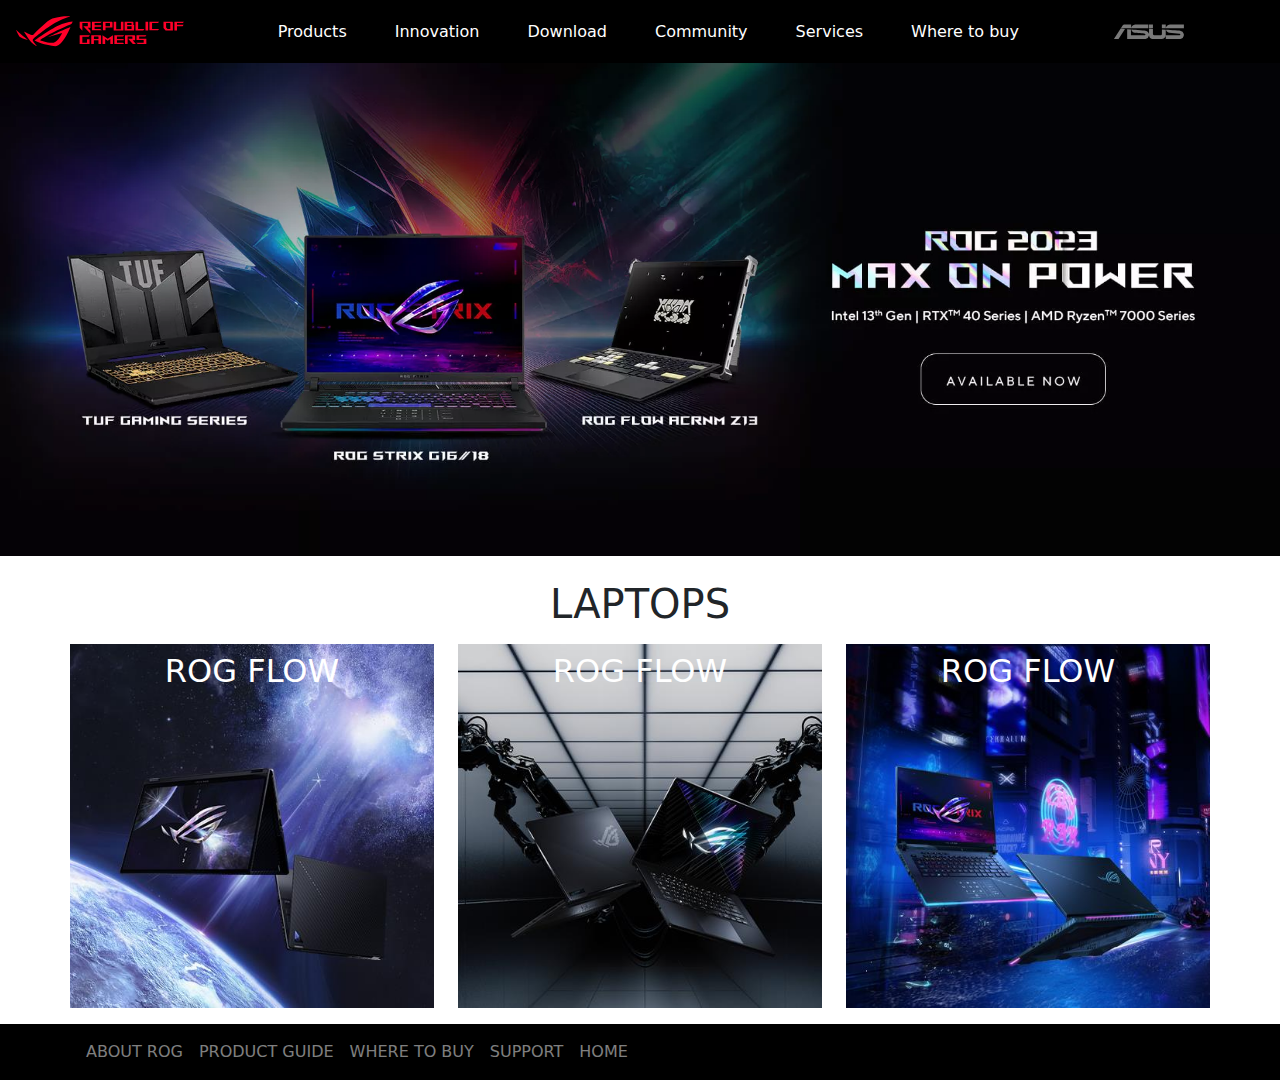
==== Pages/Laptop/laptop.html @ 8a95e6e6 "Added Laptop.html" ====
<!DOCTYPE html>
<html lang="en">
  <head>
    <meta charset="UTF-8" />
    <meta name="viewport" content="width=device-width, initial-scale=1.0" />
    <link
      rel="stylesheet"
      href="https://cdnjs.cloudflare.com/ajax/libs/font-awesome/6.5.1/css/all.min.css"
      integrity="sha512-DTOQO9RWCH3ppGqcWaEA1BIZOC6xxalwEsw9c2QQeAIftl+Vegovlnee1c9QX4TctnWMn13TZye+giMm8e2LwA=="
      crossorigin="anonymous"
      referrerpolicy="no-referrer"
    />
    <link
      href="https://cdn.jsdelivr.net/npm/bootstrap@5.3.2/dist/css/bootstrap.min.css"
      rel="stylesheet"
    />
    <script src="https://cdn.jsdelivr.net/npm/bootstrap@5.3.2/dist/js/bootstrap.bundle.min.js"></script>
    <link rel="stylesheet" href="laptop.css" />
    <title>ROG | Laptops</title>
  </head>
  <body>
    <header
      class="d-flex align-items-center justify-content-between bg-black text-white"
    >
      <div class="d-lg-none d-block p-3">
        <input
          type="checkbox"
          name="m-navigation"
          id="m-navigation"
          class="d-none"
        />
        <label for="m-navigation">
          <i class="fa-solid fa-bars"></i>
        </label>
      </div>
      <div class="site-logo p-3">
        <a href="/">
          <svg
            style="fill: #ff0029"
            xmlns="http://www.w3.org/2000/svg"
            viewBox="0 0 200 37"
            svg-inline=""
            role="presentation"
            focusable="false"
          >
            <path
              d="M22.2 29.1c.8.5 1.6 1 2.4 1.4 8.6 3.8 21.3 6.1 23.7 5.3C55 33.6 62.5 19.5 64.8 13c0 0-7 2.8-14.1 6.1-5.9 2.8-12.4 6-12.4 6l16.5-5s-4.4 10.4-10.2 11.6c-5.8 1.2-16-2.9-16-2.9.8-.7 11.6-8.6 36.8-18.9 1.1-.8 1.8-2.1 2-3.4-5.8.6-11.4 2.3-16.7 4.8-10.6 5-28.5 17.8-28.5 17.8zM3.8 24c1.8 2.3 9.2 4.2 10.2 4.4-4.6-3.2-14-12-14-12 1 2.7 2.3 5.2 3.8 7.6z"
            ></path>
            <path
              d="M25.6 22.9C30.5 19.3 47.9 4.6 64.7.6c0 0-8.8-1.4-21.3 2.5-4.5 1.4-11 7.7-23.1 19.4-1.6.9-7.5-2.5-10.9-4.1 0 0 5.6 8.9 7.6 11.5 3 4.1 8.5 6.5 8.5 6.5-.5-.5-4.3-4.5-5.4-6.8-.7-1.1.1-2.7 5.5-6.7zM127.9 6.8h-3v8.9h-5.6V6.8h-3v10.4h11.6zM152.9 15.6h-7.5V6.8h-3.1v10.4h9.2zM154.2 6.8h3.1v10.4h-3.1zM191.7 8.3h6.9l1.4-1.5h-11.4v10.4h3.1v-5.1h6.7l1.2-1.6h-7.9zM106.6 13.8h8.3V7.6c0-.4-.3-.8-.7-.8h-10.7v10.3h3.1v-3.3zm0-5.5h5c.1 0 .3 0 .3.5v3.5h-5.3v-4zM140.7 10.8h-.9v-3c0-.6-.3-1-.8-1h-9.7v10.4h11.3l.1-6.4zm-3.1 4.8h-5.2v-3.3h5.2v3.3zm0-4.8h-5.2V8.3h4.9c.3 0 .3.4.3.5v2zM100.5 8.3l1.6-1.5H90.5v10.3h11.6l-1.6-1.5h-6.9v-2.8h7.8v-1.7h-7.8V8.3zM162 8.3h7l1.5-1.5h-11.6v10.3H169l1.5-1.5H162zM154 24.5l1.3-1.5h-11.8v5.6h8.5v3.1h-8.9l1.9 1.6h10.2V27h-8.6v-2.5zM100.6 23h-11v10.3h3.1v-4.4h5.5v4.4h3.1v-9.4c.1-.4-.2-.8-.7-.9zm-2.4 4.4h-5.4v-2.9h5.1c.3 0 .3.3.3.5v2.4zM127.2 24.5l1.6-1.5h-11.7v10.3h11.7l-1.6-1.5h-7V29h7.9v-1.7h-7.9v-2.8zM86.4 24.6L88 23H75.8v10.3h11.8v-5.6h-3.1v4.1H79v-7.2zM103 23v10.4h3.2v-6l3 2.1 3.1-2.1v6h3.1V23l-6.2 4.1zM141.8 28.9v-5c0-.5-.3-1-.8-1h-11.2v10.4h3.1v-8.8h5.4c.3 0 .3.3.3.5v2h-5.1l5.6 6.3h3.7l-3.9-4.4h2.9zM88.7 14.1V7.8c0-.5 0-1-.6-1H75.8V14l3.2 3.5V8.3h6c.4 0 .5.1.5.5v3.3h-5.3l8.5 8.9v-3.5L85.5 14h3.2zM186.1 6.8h-10.5v7.5l2.5 2.9h8.7V7.6c0-.4-.3-.8-.7-.8zm-2.4 8.8h-3.3l-1.7-2V8.3h5v7.3z"
            ></path>
          </svg>
        </a>
      </div>
      <ul
        class="header-lists list-unstyled gap-3 mb-0 d-none d-lg-flex desktop-navigation"
      >
        <li class="products-link-tab position-relative p-3">
          Products
          <div class="product-links">
            <ul class="list-group">
              <li class="list-group-item">
                <a
                  href="/Pages/Laptop/laptop.html"
                  class="text-decoration-none text-dark"
                  >Laptops</a
                >
              </li>
            </ul>
          </div>
        </li>
        <li class="p-3">Innovation</li>
        <li class="p-3">Download</li>
        <li class="p-3">Community</li>
        <li class="p-3">Services</li>
        <li class="p-3">Where to buy</li>
      </ul>
      <!-- <div class="product-links">asdasd</div> -->
      <div class="d-flex gap-5 p-3">
        <div class="asus-logo d-none d-lg-flex">
          <svg
            xmlns="http://www.w3.org/2000/svg"
            width="71.418"
            height="15.556"
            viewBox="0 0 71.418 15.556"
            svg-inline=""
            alt="asus"
            role="none"
            focusable="false"
          >
            <g data-name="组件 69 – 1">
              <path
                fill="#797979"
                stroke="rgba(0,0,0,0)"
                stroke-miterlimit="10"
                d="M52.803 15.056l.009-3.84h13.593a1.609 1.609 0 00.649-.183.818.818 0 00.256-.578c0-.737-.613-.769-.921-.785l-9.882-.815A4.615 4.615 0 0154.3 7.812a3.758 3.758 0 01-1.271-2.052s12.766.746 14.184.877a4.359 4.359 0 013.618 3.351 6.077 6.077 0 01-.022 1.57 4.233 4.233 0 01-4.008 3.5zm-12.767-.017l-.354-.025a4.216 4.216 0 01-3.621-3.534v-.609a5.825 5.825 0 01-.077.656 4.261 4.261 0 01-3.52 3.5h-18.3v-9.8l3.8.276v5.738h13.688a.768.768 0 00.807-.74c.007-.738-.562-.814-.864-.828 0 0-9.444-.774-9.782-.806a4.988 4.988 0 01-2.284-1.074 3.976 3.976 0 01-1.2-2.258s12.694 1 14.119 1.129c2.392.221 3.494 2.753 3.59 3.327 0 0 .008.059.015.164V4.642l3.881.278v5.078a1.23 1.23 0 001.119 1.273h6.6a1.264 1.264 0 001.267-1.285v-4.46l3.843.227v5.358c0 3.627-3.817 3.931-3.817 3.931zM.918 15.021L7.651 4.597l4.341.458-6.472 9.966zM52.803 4.363v-.311a5.491 5.491 0 01.973-2A4.27 4.27 0 0156.918.5h14v3.866zm-3.937 0V.519h3.909v3.844zm-12.844 0V.519h3.912v3.844zm-28.216 0s1.589-2.59 1.983-3.1a1.682 1.682 0 011.4-.738h6.946v3.527a5.5 5.5 0 01.977-2A4.252 4.252 0 0122.253.496h13.086v3.863z"
                data-name="联合 1"
              ></path>
            </g>
          </svg>
        </div>
        <div class="d-flex gap-3 align-items-center">
          <span>
            <i class="fa-solid fa-magnifying-glass"></i>
          </span>
          <span class="d-none d-lg-flex">
            <i class="fa-regular fa-user"></i>
          </span>
          <span>
            <i class="fa-solid fa-bag-shopping"></i>
          </span>
        </div>
      </div>
    </header>
    <div>
      <picture>
        <source
          media="(max-width: 1000px)"
          srcset="../../Assets/Laptop-Products/laptop-hero-image-mobile.webp"
        />
        <img
          src="../../Assets/Laptop-Products/laptop-hero-image.webp"
          alt="laptop-hero-image"
          class="w-100"
        />
      </picture>
    </div>

    <div class="mt-3 mb-3">
      <h1 class="p-2 text-center">LAPTOPS</h1>
      <div class="container">
        <div class="row laptop-cards gap-4">
          <div class="col">
            <h2 class="text-center mt-2">ROG FLOW</h2>
          </div>
          <div class="col">
            <h2 class="text-center mt-2">ROG FLOW</h2>
          </div>
          <div class="col">
            <h2 class="text-center mt-2">ROG FLOW</h2>
          </div>
        </div>
      </div>
    </div>

    <div class="footer bg-black">
      <div
        class="container d-flex justify-content-between align-items-center p-3 text-white-50 flex-wrap gap-3"
      >
        <ul class="d-flex mb-0 gap-3 list-unstyled flex-wrap">
          <li>
            <a href="#" class="text-decoration-none text-white-50">ABOUT ROG</a>
          </li>
          <li>
            <a href="#" class="text-decoration-none text-white-50"
              >PRODUCT GUIDE</a
            >
          </li>
          <li>
            <a href="#" class="text-decoration-none text-white-50"
              >WHERE TO BUY</a
            >
          </li>
          <li>
            <a href="#" class="text-decoration-none text-white-50">SUPPORT</a>
          </li>
          <li>
            <a href="#" class="text-decoration-none text-white-50">HOME</a>
          </li>
        </ul>

        <div class="d-flex gap-3 fs-5">
          <i class="fa-brands fa-facebook-f"></i>
          <i class="fa-brands fa-youtube"></i>
          <i class="fa-brands fa-x-twitter"></i>
          <i class="fa-brands fa-instagram"></i>
          <i class="fa-brands fa-whatsapp"></i>
          <i class="fa-brands fa-discord"></i>
        </div>
      </div>
    </div>
  </body>
</html>
---- Pages/Laptop/laptop.css ----
*{
    margin: 0;
    padding: 0;
    box-sizing: border-box;
}

.site-logo{
   width: 200px;
}

.product-links{
    display: none;
    position: absolute;
    background-color: white;
    color: black;
    top: 100%;
    left: 0%;
    z-index: 1000;
    padding: 20px;
}

.desktop-navigation li{
    cursor: pointer;
}

.desktop-navigation li:hover{
    color: red;
}

.products-link-tab:hover .product-links{
    display: block;
}

.laptop-cards .col{
    position: relative;
    aspect-ratio: 1;
    color: white;
    overflow: hidden;
    cursor: pointer;
}


.laptop-cards .col::before{
    content: '';
    position: absolute;
    z-index: -1;
    inset: 0;
    width: 100%;
    height: 100%;
    display: inline-block;
    transition: scale .3s ease;
}

.laptop-cards .col:hover::before{
    scale: 1.1;
}

.laptop-cards .col:nth-child(1)::before{
    background: url(../../Assets/Laptop-Products/laptop-01.jpeg);
    background-position: center;
    background-repeat: no-repeat;
    background-size: cover;
}

.laptop-cards .col:nth-child(2)::before{
    background: url(../../Assets/Laptop-Products/laptop-02.jpeg);
    background-position: center;
    background-repeat: no-repeat;
    background-size: cover;
}

.laptop-cards .col:nth-child(3)::before{
    background: url(../../Assets/Laptop-Products/laptop-03.jpeg);
    background-position: center;
    background-repeat: no-repeat;
    background-size: cover;
}

@media (max-width:1020px){
    .laptop-cards{
        flex-direction: column;
    }

    .laptop-cards .col{
        max-height: 350px;
    }
}
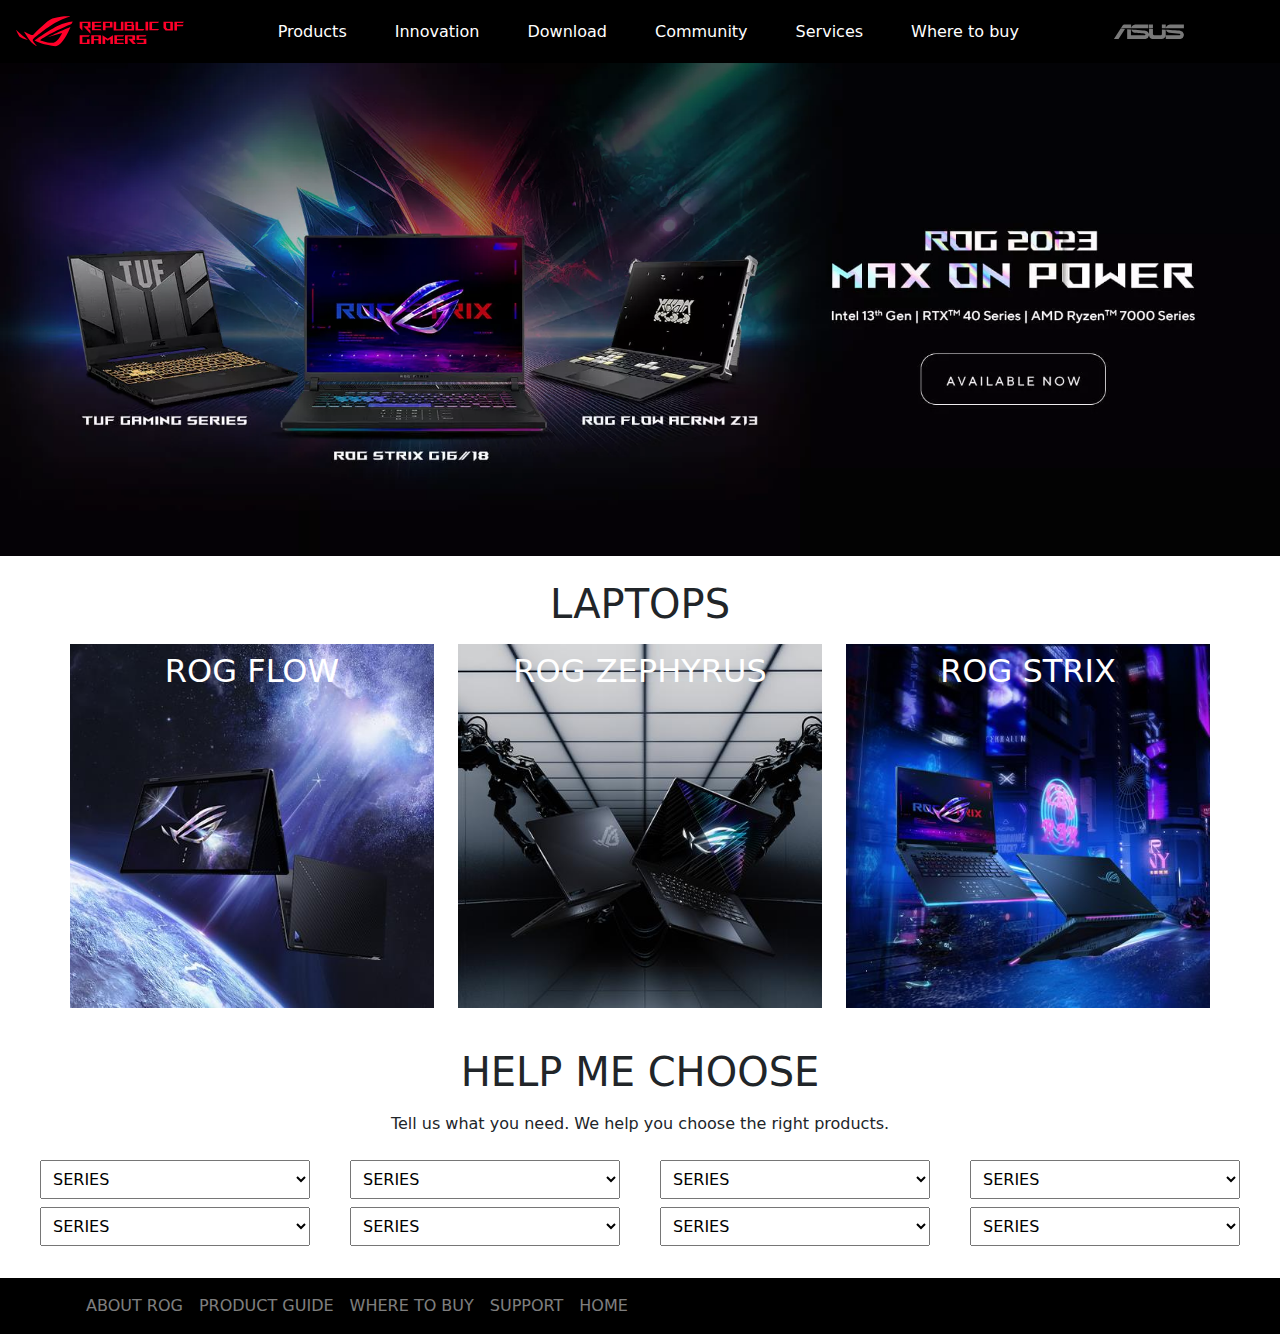
==== commit 843062b0: "Created Laptop Page" ====
--- a/Pages/Laptop/laptop.html
+++ b/Pages/Laptop/laptop.html
@@ -59,13 +59,8 @@
           Products
           <div class="product-links">
             <ul class="list-group">
-              <li class="list-group-item">
-                <a
-                  href="/Pages/Laptop/laptop.html"
-                  class="text-decoration-none text-dark"
-                  >Laptops</a
-                >
-              </li>
+              <li class="list-group-item"><a href="/Pages/Laptop/laptop.html" class="text-decoration-none text-dark">Laptops</a></li>
+              <li class="list-group-item"><a href="/Pages/Article/article.html" class="text-decoration-none text-dark">Articles</a></li>
             </ul>
           </div>
         </li>
@@ -134,10 +129,87 @@
             <h2 class="text-center mt-2">ROG FLOW</h2>
           </div>
           <div class="col">
-            <h2 class="text-center mt-2">ROG FLOW</h2>
-          </div>
-          <div class="col">
-            <h2 class="text-center mt-2">ROG FLOW</h2>
+            <h2 class="text-center mt-2">ROG ZEPHYRUS</h2>
+          </div>
+          <div class="col">
+            <h2 class="text-center mt-2">ROG STRIX</h2>
+          </div>
+        </div>
+      </div>
+    </div>
+
+    <div class="mt-3 mb-3 p-3">
+      <h1 class="p-2 text-center">HELP ME CHOOSE</h1>
+      <p class="text-center">
+        Tell us what you need. We help you choose the right products.
+      </p>
+      <div class="mt-4" style="max-width: 1200px; margin-inline: auto">
+        <div class="row gap-3">
+          <div class="col">
+            <select name="series" id="series" class="w-100 p-2">
+              <option value="none" selected disabled hidden>SERIES</option>
+              <option value="ROG-FLOW">ROG FLOW</option>
+              <option value="ROG-ZEPHYRUS">ROG ZEPHYRUS</option>
+              <option value="ROG-STRIX">ROG STRIX</option>
+            </select>
+          </div>
+          <div class="col">
+            <select name="series" id="series" class="w-100 p-2">
+              <option value="none" selected disabled hidden>SERIES</option>
+              <option value="ROG-FLOW">ROG FLOW</option>
+              <option value="ROG-ZEPHYRUS">ROG ZEPHYRUS</option>
+              <option value="ROG-STRIX">ROG STRIX</option>
+            </select>
+          </div>
+          <div class="col">
+            <select name="series" id="series" class="w-100 p-2">
+              <option value="none" selected disabled hidden>SERIES</option>
+              <option value="ROG-FLOW">ROG FLOW</option>
+              <option value="ROG-ZEPHYRUS">ROG ZEPHYRUS</option>
+              <option value="ROG-STRIX">ROG STRIX</option>
+            </select>
+          </div>
+          <div class="col">
+            <select name="series" id="series" class="w-100 p-2">
+              <option value="none" selected disabled hidden>SERIES</option>
+              <option value="ROG-FLOW">ROG FLOW</option>
+              <option value="ROG-ZEPHYRUS">ROG ZEPHYRUS</option>
+              <option value="ROG-STRIX">ROG STRIX</option>
+            </select>
+          </div>
+        </div>
+        <div class="row mt-2 gap-3">
+          <div class="col">
+            <select name="series" id="series" class="w-100 p-2">
+              <option value="none" selected disabled hidden>SERIES</option>
+              <option value="ROG-FLOW">ROG FLOW</option>
+              <option value="ROG-ZEPHYRUS">ROG ZEPHYRUS</option>
+              <option value="ROG-STRIX">ROG STRIX</option>
+            </select>
+          </div>
+          <div class="col">
+            <select name="series" id="series" class="w-100 p-2">
+              <option value="none" selected disabled hidden>SERIES</option>
+              <option value="ROG-FLOW">ROG FLOW</option>
+              <option value="ROG-ZEPHYRUS">ROG ZEPHYRUS</option>
+              <option value="ROG-STRIX">ROG STRIX</option>
+            </select>
+          </div>
+          <div class="col">
+            <select name="series" id="series" class="w-100 p-2">
+              <option value="none" selected disabled hidden>SERIES</option>
+              <option value="ROG-FLOW">ROG FLOW</option>
+              <option value="ROG-ZEPHYRUS">ROG ZEPHYRUS</option>
+              <option value="ROG-STRIX">ROG STRIX</option>
+            </select>
+          </div>
+          <div class="col">
+            <select name="series" id="series" class="w-100 p-2">
+              <option value="none" selected disabled hidden>SERIES</option>
+              <option value="ROG-FLOW">ROG FLOW</option>
+              <option value="ROG-ZEPHYRUS">ROG ZEPHYRUS</option>
+              <option value="ROG-STRIX">ROG STRIX</option>
+            </select>
           </div>
         </div>
       </div>
@@ -168,7 +240,6 @@
             <a href="#" class="text-decoration-none text-white-50">HOME</a>
           </li>
         </ul>
-
         <div class="d-flex gap-3 fs-5">
           <i class="fa-brands fa-facebook-f"></i>
           <i class="fa-brands fa-youtube"></i>
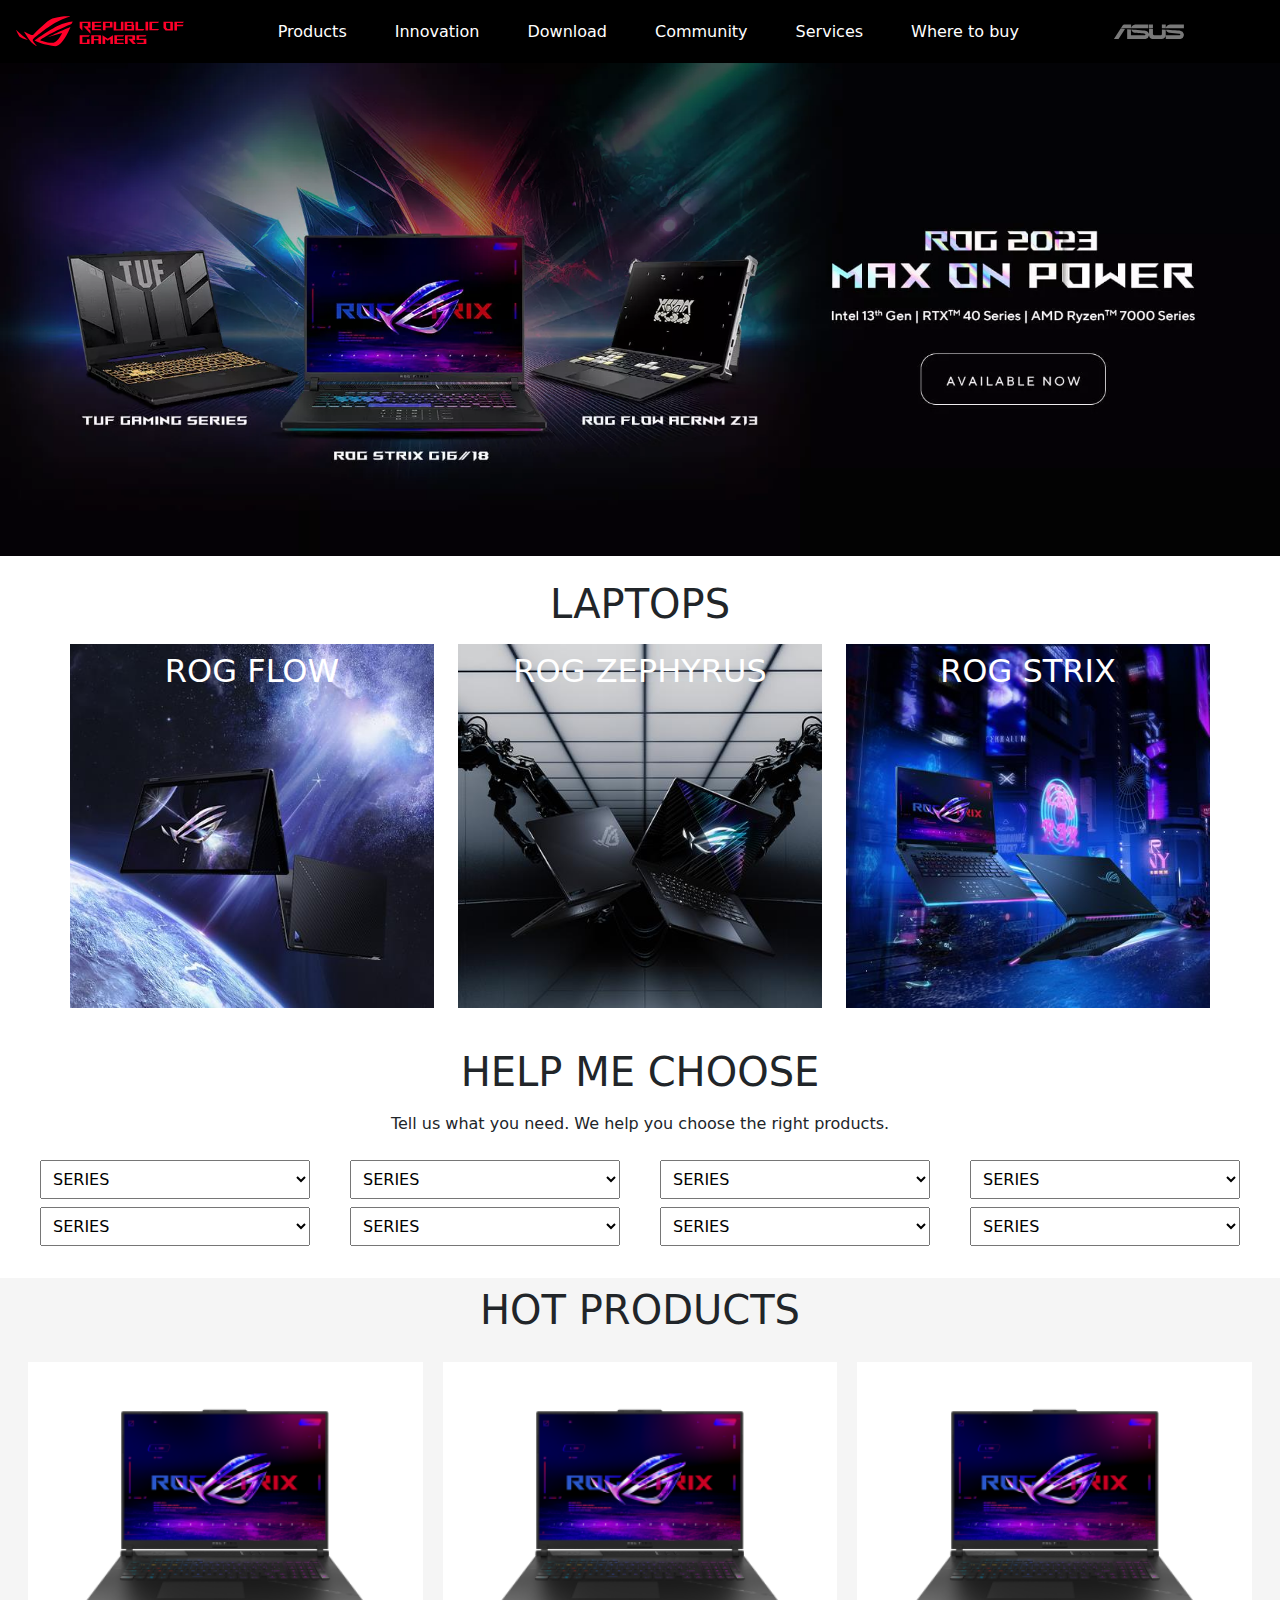
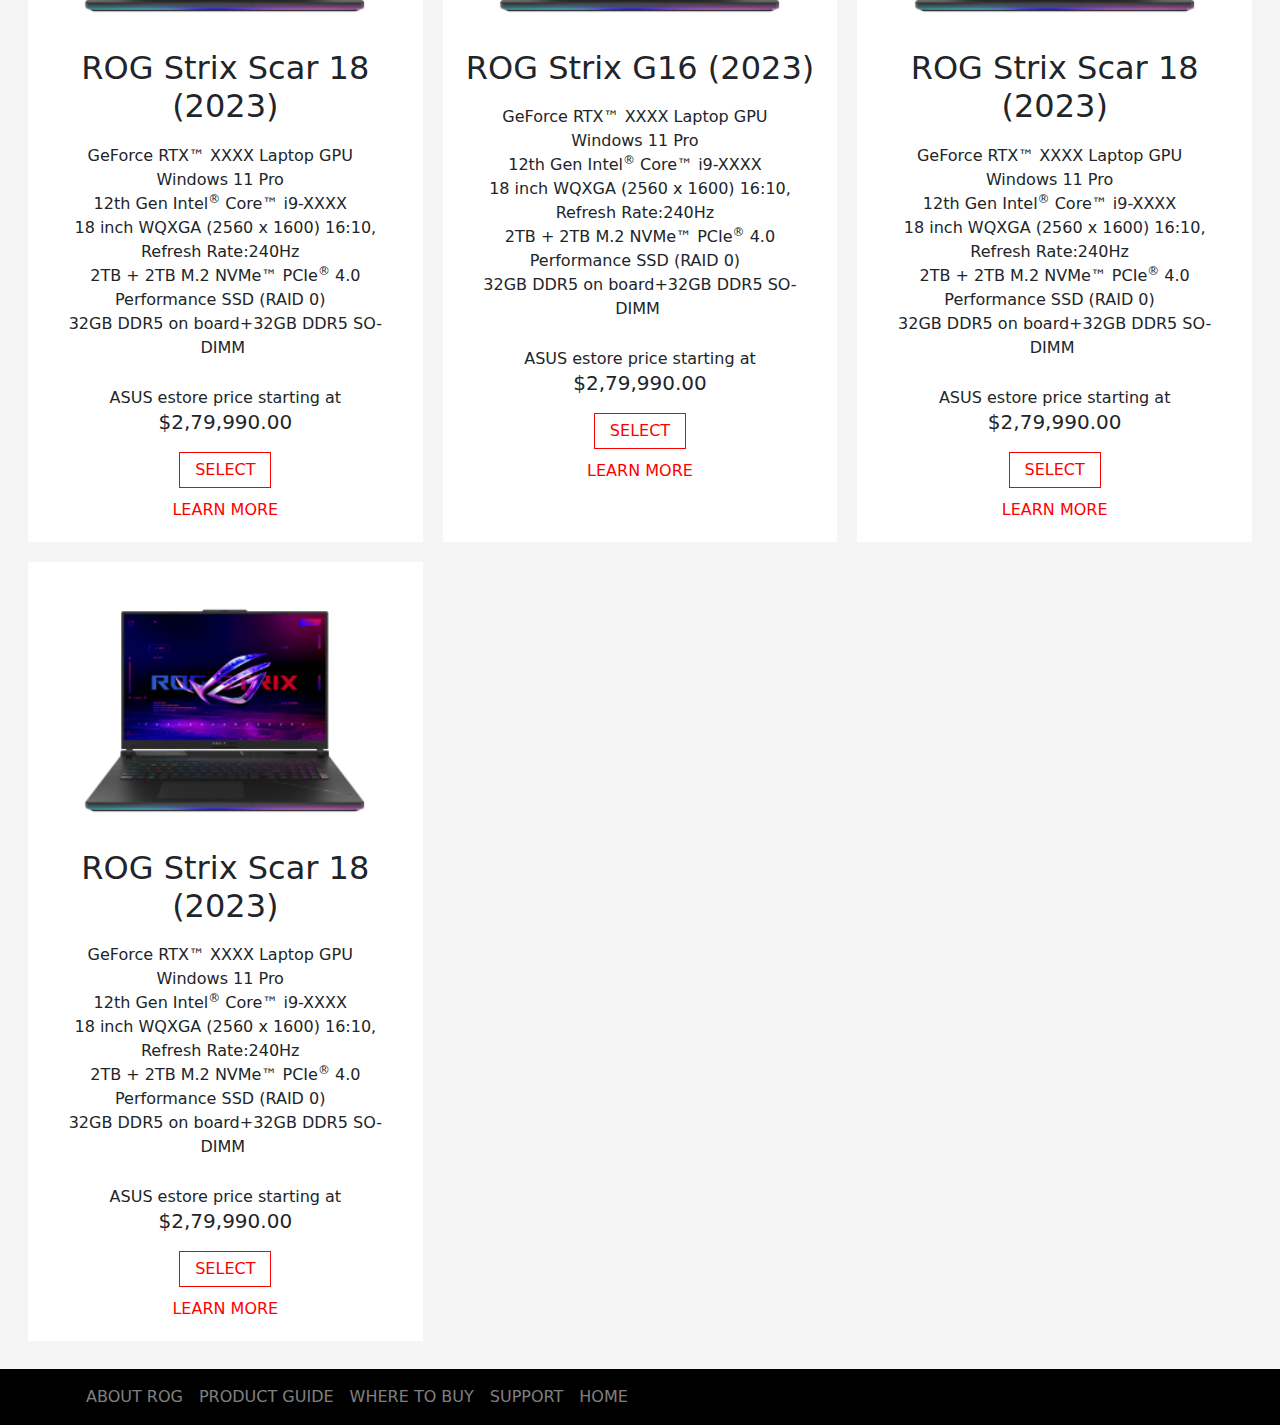
==== commit 33a14593: "Updated Laptop Page" ====
--- a/Pages/Laptop/laptop.html
+++ b/Pages/Laptop/laptop.html
@@ -59,8 +59,20 @@
           Products
           <div class="product-links">
             <ul class="list-group">
-              <li class="list-group-item"><a href="/Pages/Laptop/laptop.html" class="text-decoration-none text-dark">Laptops</a></li>
-              <li class="list-group-item"><a href="/Pages/Article/article.html" class="text-decoration-none text-dark">Articles</a></li>
+              <li class="list-group-item">
+                <a
+                  href="/Pages/Laptop/laptop.html"
+                  class="text-decoration-none text-dark"
+                  >Laptops</a
+                >
+              </li>
+              <li class="list-group-item">
+                <a
+                  href="/Pages/Article/article.html"
+                  class="text-decoration-none text-dark"
+                  >Articles</a
+                >
+              </li>
             </ul>
           </div>
         </li>
@@ -212,6 +224,156 @@
             </select>
           </div>
         </div>
+      </div>
+    </div>
+
+    <div class="hot-products p-2">
+      <h1 class="text-center">HOT PRODUCTS</h1>
+      <div class="l-products-container">
+        <div class="l-product">
+          <div class="corner-containers">
+            <div class="corner-01 corner"></div>
+            <div class="corner-02 corner"></div>
+            <div class="corner-03 corner"></div>
+            <div class="corner-04 corner"></div>
+          </div>
+          <img
+            class="w-100"
+            src="../../Assets/Laptop-Products/Laptop-product-01.png"
+            alt="laptop-product-01"
+          />
+          <h2 class="text-center">ROG Strix Scar 18 (2023)</h2>
+          <ul class="text-center" style="list-style: none;">
+            <li>GeForce RTX™ XXXX Laptop GPU&nbsp;&nbsp;</li>
+            <li>Windows 11 Pro&nbsp;&nbsp;</li>
+            <li>12th Gen Intel<sup>®</sup> Core™ i9-XXXX&nbsp;&nbsp;</li>
+            <li>
+              18 inch WQXGA (2560 x 1600) 16:10, Refresh Rate:240Hz&nbsp;&nbsp;
+            </li>
+            <li>
+              2TB + 2TB M.2 NVMe™ PCIe<sup>®</sup> 4.0 Performance SSD (RAID 0)
+              &nbsp;
+            </li>
+            <li>32GB DDR5 on board+32GB DDR5 SO-DIMM&nbsp;</li>
+          </ul>
+          <div class="l-card-footer">
+            <p>ASUS estore price starting at</p>
+            <h5>$2,79,990.00</h5>
+            <button>SELECT</button>
+            <a href="#">LEARN MORE <i class="fa-solid fa-angle-right"></i></a>
+          </div>
+        </div>
+
+        <!--  -->
+
+        <div class="l-product">
+          <div class="corner-containers">
+            <div class="corner-01 corner"></div>
+            <div class="corner-02 corner"></div>
+            <div class="corner-03 corner"></div>
+            <div class="corner-04 corner"></div>
+          </div>
+          <img
+            class="w-100"
+            src="../../Assets/Laptop-Products/Laptop-product-01.png"
+            alt="laptop-product-01"
+          />
+          <h2 class="text-center">ROG Strix G16 (2023)</h2>
+          <ul class="text-center" style="list-style: none;">
+            <li>GeForce RTX™ XXXX Laptop GPU&nbsp;&nbsp;</li>
+            <li>Windows 11 Pro&nbsp;&nbsp;</li>
+            <li>12th Gen Intel<sup>®</sup> Core™ i9-XXXX&nbsp;&nbsp;</li>
+            <li>
+              18 inch WQXGA (2560 x 1600) 16:10, Refresh Rate:240Hz&nbsp;&nbsp;
+            </li>
+            <li>
+              2TB + 2TB M.2 NVMe™ PCIe<sup>®</sup> 4.0 Performance SSD (RAID 0)
+              &nbsp;
+            </li>
+            <li>32GB DDR5 on board+32GB DDR5 SO-DIMM&nbsp;</li>
+          </ul>
+          <div class="l-card-footer">
+            <p>ASUS estore price starting at</p>
+            <h5>$2,79,990.00</h5>
+            <button>SELECT</button>
+            <a href="#">LEARN MORE <i class="fa-solid fa-angle-right"></i></a>
+          </div>
+        </div>
+
+        <!-- -->
+
+        <div class="l-product">
+          <div class="corner-containers">
+            <div class="corner-01 corner"></div>
+            <div class="corner-02 corner"></div>
+            <div class="corner-03 corner"></div>
+            <div class="corner-04 corner"></div>
+          </div>
+          <img
+            class="w-100"
+            src="../../Assets/Laptop-Products/Laptop-product-01.png"
+            alt="laptop-product-01"
+          />
+          <h2 class="text-center">ROG Strix Scar 18 (2023)</h2>
+          <ul class="text-center" style="list-style: none;">
+            <li>GeForce RTX™ XXXX Laptop GPU&nbsp;&nbsp;</li>
+            <li>Windows 11 Pro&nbsp;&nbsp;</li>
+            <li>12th Gen Intel<sup>®</sup> Core™ i9-XXXX&nbsp;&nbsp;</li>
+            <li>
+              18 inch WQXGA (2560 x 1600) 16:10, Refresh Rate:240Hz&nbsp;&nbsp;
+            </li>
+            <li>
+              2TB + 2TB M.2 NVMe™ PCIe<sup>®</sup> 4.0 Performance SSD (RAID 0)
+              &nbsp;
+            </li>
+            <li>32GB DDR5 on board+32GB DDR5 SO-DIMM&nbsp;</li>
+          </ul>
+          <div class="l-card-footer">
+            <p>ASUS estore price starting at</p>
+            <h5>$2,79,990.00</h5>
+            <button>SELECT</button>
+            <a href="#">LEARN MORE <i class="fa-solid fa-angle-right"></i></a>
+          </div>
+        </div>
+
+        <!--  -->
+
+        <div class="l-product">
+          <div class="corner-containers">
+            <div class="corner-01 corner"></div>
+            <div class="corner-02 corner"></div>
+            <div class="corner-03 corner"></div>
+            <div class="corner-04 corner"></div>
+          </div>
+          <img
+            class="w-100"
+            src="../../Assets/Laptop-Products/Laptop-product-01.png"
+            alt="laptop-product-01"
+          />
+          <h2 class="text-center">ROG Strix Scar 18 (2023)</h2>
+          <ul class="text-center" style="list-style: none;">
+            <li>GeForce RTX™ XXXX Laptop GPU&nbsp;&nbsp;</li>
+            <li>Windows 11 Pro&nbsp;&nbsp;</li>
+            <li>12th Gen Intel<sup>®</sup> Core™ i9-XXXX&nbsp;&nbsp;</li>
+            <li>
+              18 inch WQXGA (2560 x 1600) 16:10, Refresh Rate:240Hz&nbsp;&nbsp;
+            </li>
+            <li>
+              2TB + 2TB M.2 NVMe™ PCIe<sup>®</sup> 4.0 Performance SSD (RAID 0)
+              &nbsp;
+            </li>
+            <li>32GB DDR5 on board+32GB DDR5 SO-DIMM&nbsp;</li>
+          </ul>
+          <div class="l-card-footer">
+            <p>ASUS estore price starting at</p>
+            <h5>$2,79,990.00</h5>
+            <button>SELECT</button>
+            <a href="#">LEARN MORE <i class="fa-solid fa-angle-right"></i></a>
+          </div>
+        </div>
+
+        <!--  -->
+
       </div>
     </div>
 
--- a/Pages/Laptop/laptop.css
+++ b/Pages/Laptop/laptop.css
@@ -76,12 +76,134 @@
     background-size: cover;
 }
 
+.hot-products{
+    background-color: #f5f5f5;
+}
+
+.l-products-container{
+    padding: 20px;
+    display: grid;
+    gap: 20px;
+    grid-template-columns: repeat(auto-fit, minmax(350px, 1fr));
+}
+
+.l-product{
+    position: relative;
+    background-color: white;
+    padding: 20px;
+    display: flex;
+    flex-direction: column;
+    gap: 10px;
+    align-items: center;
+    cursor: pointer;
+}
+
+.l-product img{
+    max-width: 350px;
+}
+
+ul{
+    padding: 0;
+}
+
+.l-card-footer{
+    display: flex;
+    flex-direction: column;
+    align-items: center;
+}
+
+.l-card-footer p{
+    margin-bottom: 0;
+}
+
+.l-card-footer h5{
+    margin-top: 0;
+}
+
+.l-card-footer button{
+    margin-top: 10px;
+    color: red;
+    border: 1px solid red;
+    background-color: white;
+    padding: 5px 15px;    
+}
+
+.l-card-footer a{
+    text-decoration: none;
+    color: red;
+    margin-top: 10px;
+}
+
+.corner-containers{
+    position: absolute;
+    inset: 0;
+    display: grid;
+    grid-template-columns: 1fr 1fr;
+    gap: 7px;
+}
+
+.corner{
+    transition: all .5s ease-in-out;
+    border: 2px solid transparent;
+}
+
+.corner-01{
+    transform-origin: left top;
+}
+
+.corner-02{
+    transform-origin: right top;
+}
+
+.corner-03{
+    transform-origin: left bottom;
+}
+
+.corner-04{
+    transform-origin: right bottom;
+}
+
+.l-product:hover .corner{
+    scale: 0.1 0.05;
+    border-width: 5px;
+}
+
+.l-product:hover .corner-01{
+    border-top: 2px solid rgba(0, 0, 0, 1);
+    border-left: 2px solid rgba(0, 0, 0, 1);
+}
+
+.l-product:hover .corner-02{
+    border-top: 2px solid rgba(0, 0, 0, .5);
+    border-right: 2px solid rgba(0, 0, 0, .5);
+}
+
+.l-product:hover .corner-03{
+    border-bottom: 2px solid rgba(0, 0, 0, .5);
+    border-left: 2px solid rgba(0, 0, 0, .5);
+}
+
+.l-product:hover .corner-04{
+    border-bottom: 2px solid rgba(0, 0, 0, .5);
+    border-right: 2px solid rgba(0, 0, 0, .5);
+}
+
 @media (max-width:1020px){
     .laptop-cards{
         flex-direction: column;
     }
-
+    
     .laptop-cards .col{
         max-height: 350px;
     }
+}
+
+@media (max-width:420px){
+    .l-products-container{
+        grid-template-columns: 1fr;
+    }
+    
+    .row{
+        flex-direction: column;
+    }
 }